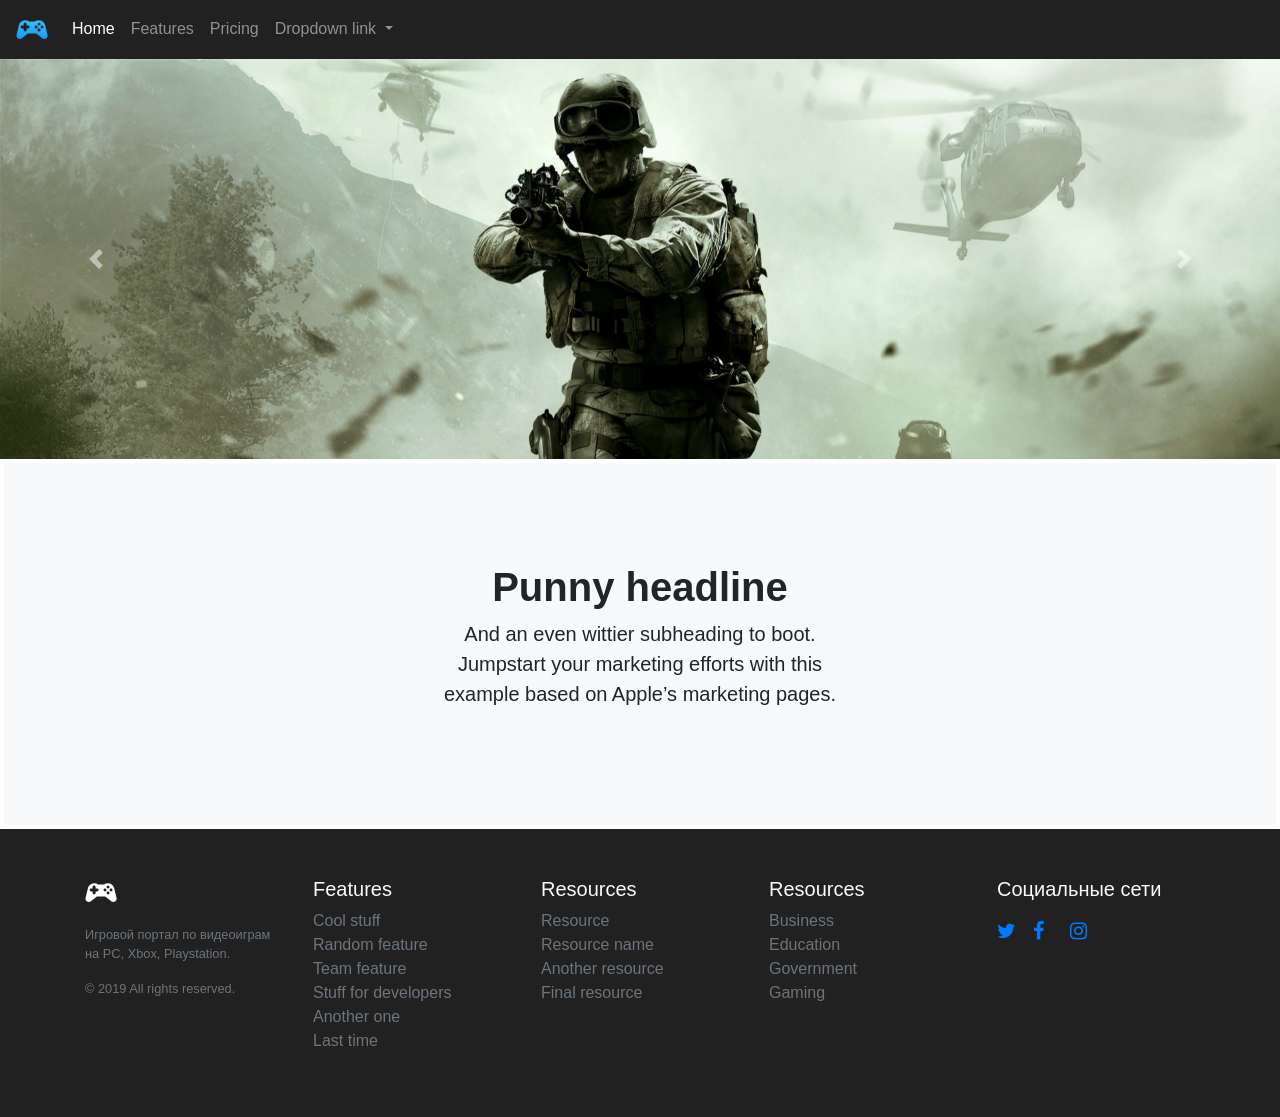
==== index.html @ ae320488 "website files" ====
<!DOCTYPE html>
<html lang="ru">
	<head>
		<meta charset="utf-8">
		<meta name="viewport" content="width=device-width, initial-scale=1, shrink-to-fit=no">
		<title>Добро пожаловать на портал игр</title>
		<link rel="stylesheet" href="https://stackpath.bootstrapcdn.com/bootstrap/4.4.1/css/bootstrap.min.css" integrity="sha384-Vkoo8x4CGsO3+Hhxv8T/Q5PaXtkKtu6ug5TOeNV6gBiFeWPGFN9MuhOf23Q9Ifjh" crossorigin="anonymous">
		<link rel="stylesheet" href="static/fonts/font-awesome-4.7.0/css/font-awesome.min.css">
		<link rel="stylesheet" href="static/css/style.css">
	</head>
	<body>
		<!-- начало меню -->
		<nav class="navbar navbar-expand-lg navbar-dark bg-dark">
		  <a class="navbar-brand" href="index.html">
		  	<img src="static/img/games_logo.svg" alt="Games portal logo">
		  </a>
		  <button class="navbar-toggler" type="button" data-toggle="collapse" data-target="#navbarNavDropdown" aria-controls="navbarNavDropdown" aria-expanded="false" aria-label="Toggle navigation">
		    <span class="navbar-toggler-icon"></span>
		  </button>
		  <div class="collapse navbar-collapse" id="navbarNavDropdown">
		    <ul class="navbar-nav">
		      <li class="nav-item active">
		        <a class="nav-link" href="#">Home <span class="sr-only">(current)</span></a>
		      </li>
		      <li class="nav-item">
		        <a class="nav-link" href="#">Features</a>
		      </li>
		      <li class="nav-item">
		        <a class="nav-link" href="#">Pricing</a>
		      </li>
		      <li class="nav-item dropdown">
		        <a class="nav-link dropdown-toggle" href="#" id="navbarDropdownMenuLink" role="button" data-toggle="dropdown" aria-haspopup="true" aria-expanded="false">
		          Dropdown link
		        </a>
		        <div class="dropdown-menu" aria-labelledby="navbarDropdownMenuLink">
		          <a class="dropdown-item" href="#">Action</a>
		          <a class="dropdown-item" href="#">Another action</a>
		          <a class="dropdown-item" href="#">Something else here</a>
		        </div>
		      </li>
		    </ul>
		  </div>
		</nav>
		<!-- конец меню -->

		<!-- начало карусели -->
		<div id="carouselExampleFade" class="carousel slide carousel-fade" data-ride="carousel">
		  <div class="carousel-inner">
		    <div class="carousel-item active">
		      <img src="static/bg/bg1.png" class="d-block w-100" alt="Call of Duty">
		    </div>
		    <div class="carousel-item">
		      <img src="static/bg/bg2.png" class="d-block w-100" alt="The Division">
		    </div>
		    <div class="carousel-item">
		      <img src="static/bg/bg3.png" class="d-block w-100" alt="Aphex Legends">
		    </div>
		  </div>
		  <a class="carousel-control-prev" href="#carouselExampleFade" role="button" data-slide="prev">
		    <span class="carousel-control-prev-icon" aria-hidden="true"></span>
		    <span class="sr-only">Previous</span>
		  </a>
		  <a class="carousel-control-next" href="#carouselExampleFade" role="button" data-slide="next">
		    <span class="carousel-control-next-icon" aria-hidden="true"></span>
		    <span class="sr-only">Next</span>
		  </a>
		</div>
		<!-- конец карусели -->

		<!-- начало основного контента -->
		<main>
			<div class="position-relative overflow-hidden p-1 p-md-1 m-md-1 text-center bg-light">
			  <div class="col-md-5 p-lg-5 mx-auto my-5">
			    <h1 class="font-weight-bold">Punny headline</h1>
			    <p class="lead font-weight-lighter">And an even wittier subheading to boot. Jumpstart your marketing efforts with this example based on Apple’s marketing pages.</p>
			  </div>
			  <div class="product-device shadow-sm d-none d-md-block"></div>
			  <div class="product-device product-device-2 shadow-sm d-none d-md-block"></div>
			</div>
			<!-- карты игр -->
		</main>
		<!-- конец основного контента -->

		<!-- начало футера -->
		<div class="text-light bg-dark">
			<footer class="container py-5">
			  <div class="row">
			    <div class="col-12 col-md">
			      <a href="index.html">
			      	<img src="static/img/games_logo_highlight.svg" alt="Games Portal footer logo" style="width: 32px;">
			      </a>
			      <p class="mt-3 small text-muted">Игровой портал по видеоиграм на PC, Xbox, Playstation.</p>
			      <small class="d-block mb-3 text-muted mb-4">&copy; 2019 All rights reserved.</small>
			    </div>
			    <div class="col-6 col-md">
			      <h5>Features</h5>
			      <ul class="list-unstyled text-small">
			        <li><a class="text-muted" href="#">Cool stuff</a></li>
			        <li><a class="text-muted" href="#">Random feature</a></li>
			        <li><a class="text-muted" href="#">Team feature</a></li>
			        <li><a class="text-muted" href="#">Stuff for developers</a></li>
			        <li><a class="text-muted" href="#">Another one</a></li>
			        <li><a class="text-muted" href="#">Last time</a></li>
			      </ul>
			    </div>
			    <div class="col-6 col-md">
			      <h5>Resources</h5>
			      <ul class="list-unstyled text-small">
			        <li><a class="text-muted" href="#">Resource</a></li>
			        <li><a class="text-muted" href="#">Resource name</a></li>
			        <li><a class="text-muted" href="#">Another resource</a></li>
			        <li><a class="text-muted" href="#">Final resource</a></li>
			      </ul>
			    </div>
			    <div class="col-6 col-md">
			      <h5>Resources</h5>
			      <ul class="list-unstyled text-small">
			        <li><a class="text-muted" href="#">Business</a></li>
			        <li><a class="text-muted" href="#">Education</a></li>
			        <li><a class="text-muted" href="#">Government</a></li>
			        <li><a class="text-muted" href="#">Gaming</a></li>
			      </ul>
			    </div>
			    <div class="col-6 col-md">
				    <h5>Социальные сети</h5>
				    <div class="socials">
				    	<a class="" href="#"><i class="fa fa-twitter"></i></a>
				      	<a class="" href="#"><i class="fa fa-facebook"></i></a>
				      	<a class="" href="#"><i class="fa fa-instagram"></i></a>
				  	</div>
				</div>
			  </div>
			</footer>
		</div>
		<!-- конец футера -->

		<script src="https://code.jquery.com/jquery-3.4.1.slim.min.js" integrity="sha384-J6qa4849blE2+poT4WnyKhv5vZF5SrPo0iEjwBvKU7imGFAV0wwj1yYfoRSJoZ+n" crossorigin="anonymous"></script>
		<script src="https://cdn.jsdelivr.net/npm/popper.js@1.16.0/dist/umd/popper.min.js" integrity="sha384-Q6E9RHvbIyZFJoft+2mJbHaEWldlvI9IOYy5n3zV9zzTtmI3UksdQRVvoxMfooAo" crossorigin="anonymous"></script>
		<script src="https://stackpath.bootstrapcdn.com/bootstrap/4.4.1/js/bootstrap.min.js" integrity="sha384-wfSDF2E50Y2D1uUdj0O3uMBJnjuUD4Ih7YwaYd1iqfktj0Uod8GCExl3Og8ifwB6" crossorigin="anonymous"></script>
	</body>
</html>
---- static/css/style.css ----
@media (min-width:768px) {
	.carousel-item {
		height: 400px;
	}
}

.bg-dark {
	background-color: #212121 !important;
}

.navbar-brand img {
	width: 32px;
	height: 32px;
}


.navbar-dark .navbar-toggler {
	border-color: transparent;
}
.navbar-dark .navbar-toggler-icon {
	background-image: url("data:image/svg+xml,%3csvg xmlns='http://www.w3.org/2000/svg' width='30' height='30' viewBox='0 0 30 30'%3e%3cpath stroke='rgba(255, 255, 255, 0.9)' stroke-linecap='round' stroke-miterlimit='10' stroke-width='2' d='M4 7h22M4 15h22M4 23h22'/%3e%3c/svg%3e");
}

.dropdown-menu {
	background-color: transparent;
	border: none;
}
.dropdown-item, .dropdown-item:link, .dropdown-item:visited {
	color: rgba(255,255,255,.5);
}
.dropdown-item:hover, .dropdown-item:active {
	color: #fff;
	background-color: transparent;
}

.socials {
	cursor: default;
	margin-top: 20px;
}
.socials a i {
	width: 32px;
	height: 32px;
	font-size: 20px;
}
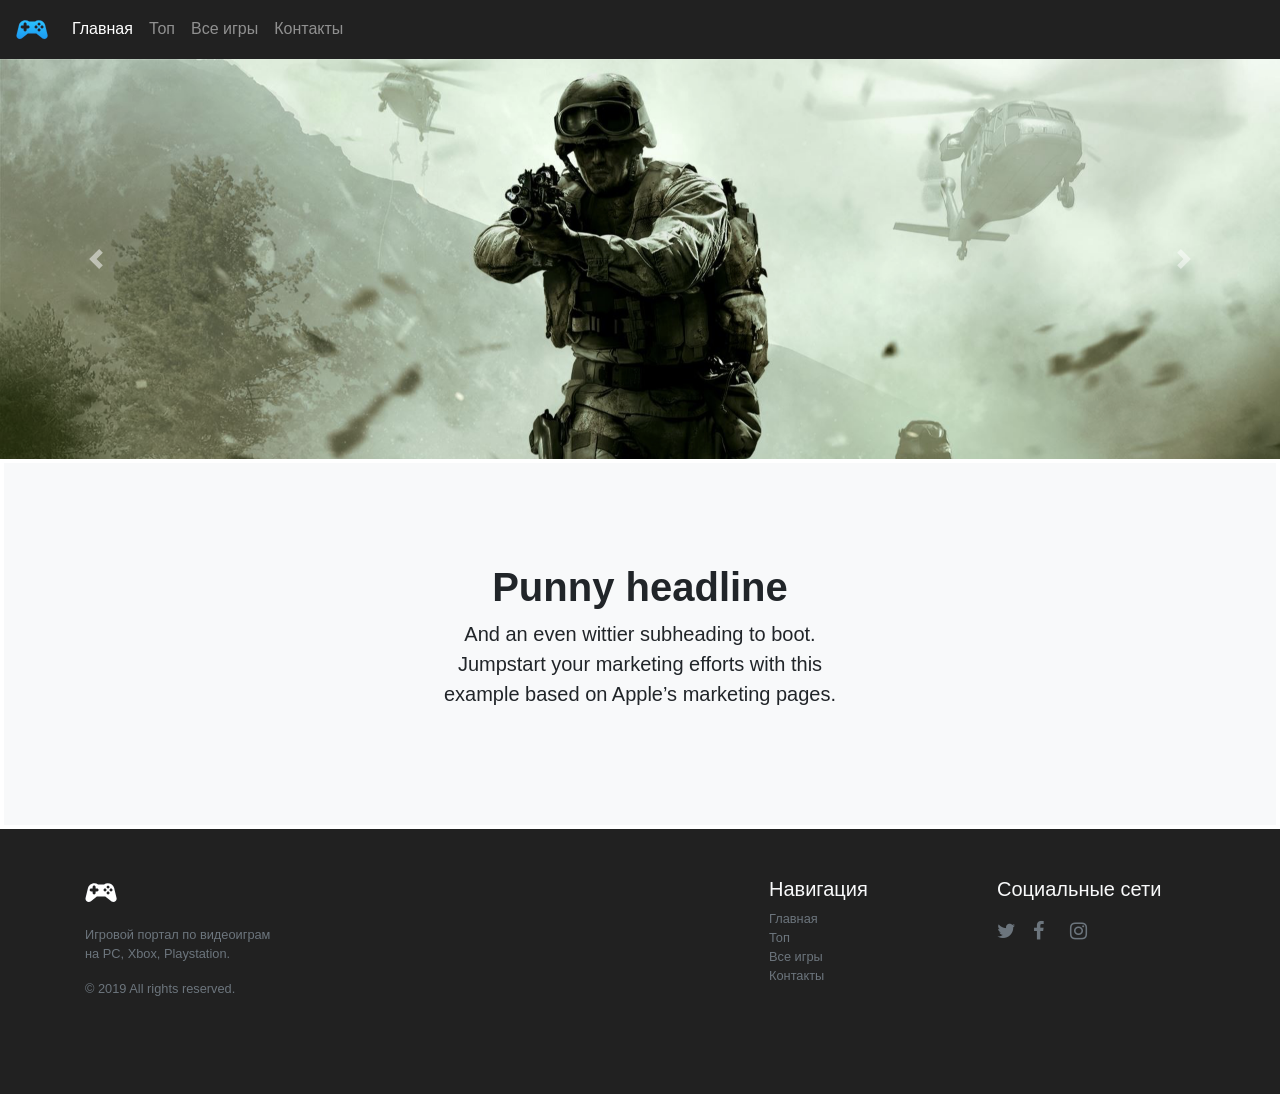
==== commit 9daadb04: "icons and navbar" ====
--- a/index.html
+++ b/index.html
@@ -7,6 +7,10 @@
 		<link rel="stylesheet" href="https://stackpath.bootstrapcdn.com/bootstrap/4.4.1/css/bootstrap.min.css" integrity="sha384-Vkoo8x4CGsO3+Hhxv8T/Q5PaXtkKtu6ug5TOeNV6gBiFeWPGFN9MuhOf23Q9Ifjh" crossorigin="anonymous">
 		<link rel="stylesheet" href="static/fonts/font-awesome-4.7.0/css/font-awesome.min.css">
 		<link rel="stylesheet" href="static/css/style.css">
+
+		<link rel="shortcut icon" href="static/img/favicon.ico" />
+		<link rel="shortcut icon" href="static/img/favicon.ico" type="image/x-icon" />
+		<link rel="shortcut icon" href="static/img/favicon.png" type="image/png" />
 	</head>
 	<body>
 		<!-- начало меню -->
@@ -15,20 +19,24 @@
 		  	<img src="static/img/games_logo.svg" alt="Games portal logo">
 		  </a>
 		  <button class="navbar-toggler" type="button" data-toggle="collapse" data-target="#navbarNavDropdown" aria-controls="navbarNavDropdown" aria-expanded="false" aria-label="Toggle navigation">
-		    <span class="navbar-toggler-icon"></span>
+		    <span id="nticon" class="navbar-toggler-icon"></span>
+		    <span id="clsicon"><i class="fa fa-close"></i></span>
 		  </button>
 		  <div class="collapse navbar-collapse" id="navbarNavDropdown">
 		    <ul class="navbar-nav">
 		      <li class="nav-item active">
-		        <a class="nav-link" href="#">Home <span class="sr-only">(current)</span></a>
+		        <a class="nav-link" href="index.html">Главная <span class="sr-only">(current)</span></a>
 		      </li>
 		      <li class="nav-item">
-		        <a class="nav-link" href="#">Features</a>
+		        <a class="nav-link" href="top.html">Топ</a>
 		      </li>
 		      <li class="nav-item">
-		        <a class="nav-link" href="#">Pricing</a>
+		        <a class="nav-link" href="gallery.html">Все игры</a>
 		      </li>
-		      <li class="nav-item dropdown">
+			  <li class="nav-item">
+		        <a class="nav-link" href="contact.html">Контакты</a>
+		      </li>
+		      <!-- <li class="nav-item dropdown">
 		        <a class="nav-link dropdown-toggle" href="#" id="navbarDropdownMenuLink" role="button" data-toggle="dropdown" aria-haspopup="true" aria-expanded="false">
 		          Dropdown link
 		        </a>
@@ -37,7 +45,7 @@
 		          <a class="dropdown-item" href="#">Another action</a>
 		          <a class="dropdown-item" href="#">Something else here</a>
 		        </div>
-		      </li>
+		      </li> -->
 		    </ul>
 		  </div>
 		</nav>
@@ -90,43 +98,29 @@
 			      	<img src="static/img/games_logo_highlight.svg" alt="Games Portal footer logo" style="width: 32px;">
 			      </a>
 			      <p class="mt-3 small text-muted">Игровой портал по видеоиграм на PC, Xbox, Playstation.</p>
-			      <small class="d-block mb-3 text-muted mb-4">&copy; 2019 All rights reserved.</small>
+			      <small class="d-block text-muted mb-5">&copy; 2019 All rights reserved.</small>
 			    </div>
 			    <div class="col-6 col-md">
-			      <h5>Features</h5>
-			      <ul class="list-unstyled text-small">
-			        <li><a class="text-muted" href="#">Cool stuff</a></li>
-			        <li><a class="text-muted" href="#">Random feature</a></li>
-			        <li><a class="text-muted" href="#">Team feature</a></li>
-			        <li><a class="text-muted" href="#">Stuff for developers</a></li>
-			        <li><a class="text-muted" href="#">Another one</a></li>
-			        <li><a class="text-muted" href="#">Last time</a></li>
-			      </ul>
+
 			    </div>
 			    <div class="col-6 col-md">
-			      <h5>Resources</h5>
+
+			    </div>
+			    <div class="col-6 col-md small">
+			      <h5>Навигация</h5>
 			      <ul class="list-unstyled text-small">
-			        <li><a class="text-muted" href="#">Resource</a></li>
-			        <li><a class="text-muted" href="#">Resource name</a></li>
-			        <li><a class="text-muted" href="#">Another resource</a></li>
-			        <li><a class="text-muted" href="#">Final resource</a></li>
-			      </ul>
-			    </div>
-			    <div class="col-6 col-md">
-			      <h5>Resources</h5>
-			      <ul class="list-unstyled text-small">
-			        <li><a class="text-muted" href="#">Business</a></li>
-			        <li><a class="text-muted" href="#">Education</a></li>
-			        <li><a class="text-muted" href="#">Government</a></li>
-			        <li><a class="text-muted" href="#">Gaming</a></li>
+			        <li><a class="text-muted" href="index.html">Главная</a></li>
+			        <li><a class="text-muted" href="top.html">Топ</a></li>
+			        <li><a class="text-muted" href="gallery.html">Все игры</a></li>
+			        <li><a class="text-muted" href="contact.html">Контакты</a></li>
 			      </ul>
 			    </div>
 			    <div class="col-6 col-md">
 				    <h5>Социальные сети</h5>
 				    <div class="socials">
-				    	<a class="" href="#"><i class="fa fa-twitter"></i></a>
-				      	<a class="" href="#"><i class="fa fa-facebook"></i></a>
-				      	<a class="" href="#"><i class="fa fa-instagram"></i></a>
+				    	<a class="text-muted" href="#"><i class="fa fa-twitter"></i></a>
+				      	<a class="text-muted" href="#"><i class="fa fa-facebook"></i></a>
+				      	<a class="text-muted" href="#"><i class="fa fa-instagram"></i></a>
 				  	</div>
 				</div>
 			  </div>
@@ -137,5 +131,6 @@
 		<script src="https://code.jquery.com/jquery-3.4.1.slim.min.js" integrity="sha384-J6qa4849blE2+poT4WnyKhv5vZF5SrPo0iEjwBvKU7imGFAV0wwj1yYfoRSJoZ+n" crossorigin="anonymous"></script>
 		<script src="https://cdn.jsdelivr.net/npm/popper.js@1.16.0/dist/umd/popper.min.js" integrity="sha384-Q6E9RHvbIyZFJoft+2mJbHaEWldlvI9IOYy5n3zV9zzTtmI3UksdQRVvoxMfooAo" crossorigin="anonymous"></script>
 		<script src="https://stackpath.bootstrapcdn.com/bootstrap/4.4.1/js/bootstrap.min.js" integrity="sha384-wfSDF2E50Y2D1uUdj0O3uMBJnjuUD4Ih7YwaYd1iqfktj0Uod8GCExl3Og8ifwB6" crossorigin="anonymous"></script>
+		<script src="static/js/games.js"></script>
 	</body>
 </html>
--- a/static/css/style.css
+++ b/static/css/style.css
@@ -42,3 +42,15 @@
 	height: 32px;
 	font-size: 20px;
 }
+
+
+#clsicon {
+	display: none;
+	height: 30px;
+	width: 30px;
+	overflow: hidden;
+}
+#clsicon i {
+	font-size: 28px;
+	color: white;
+}
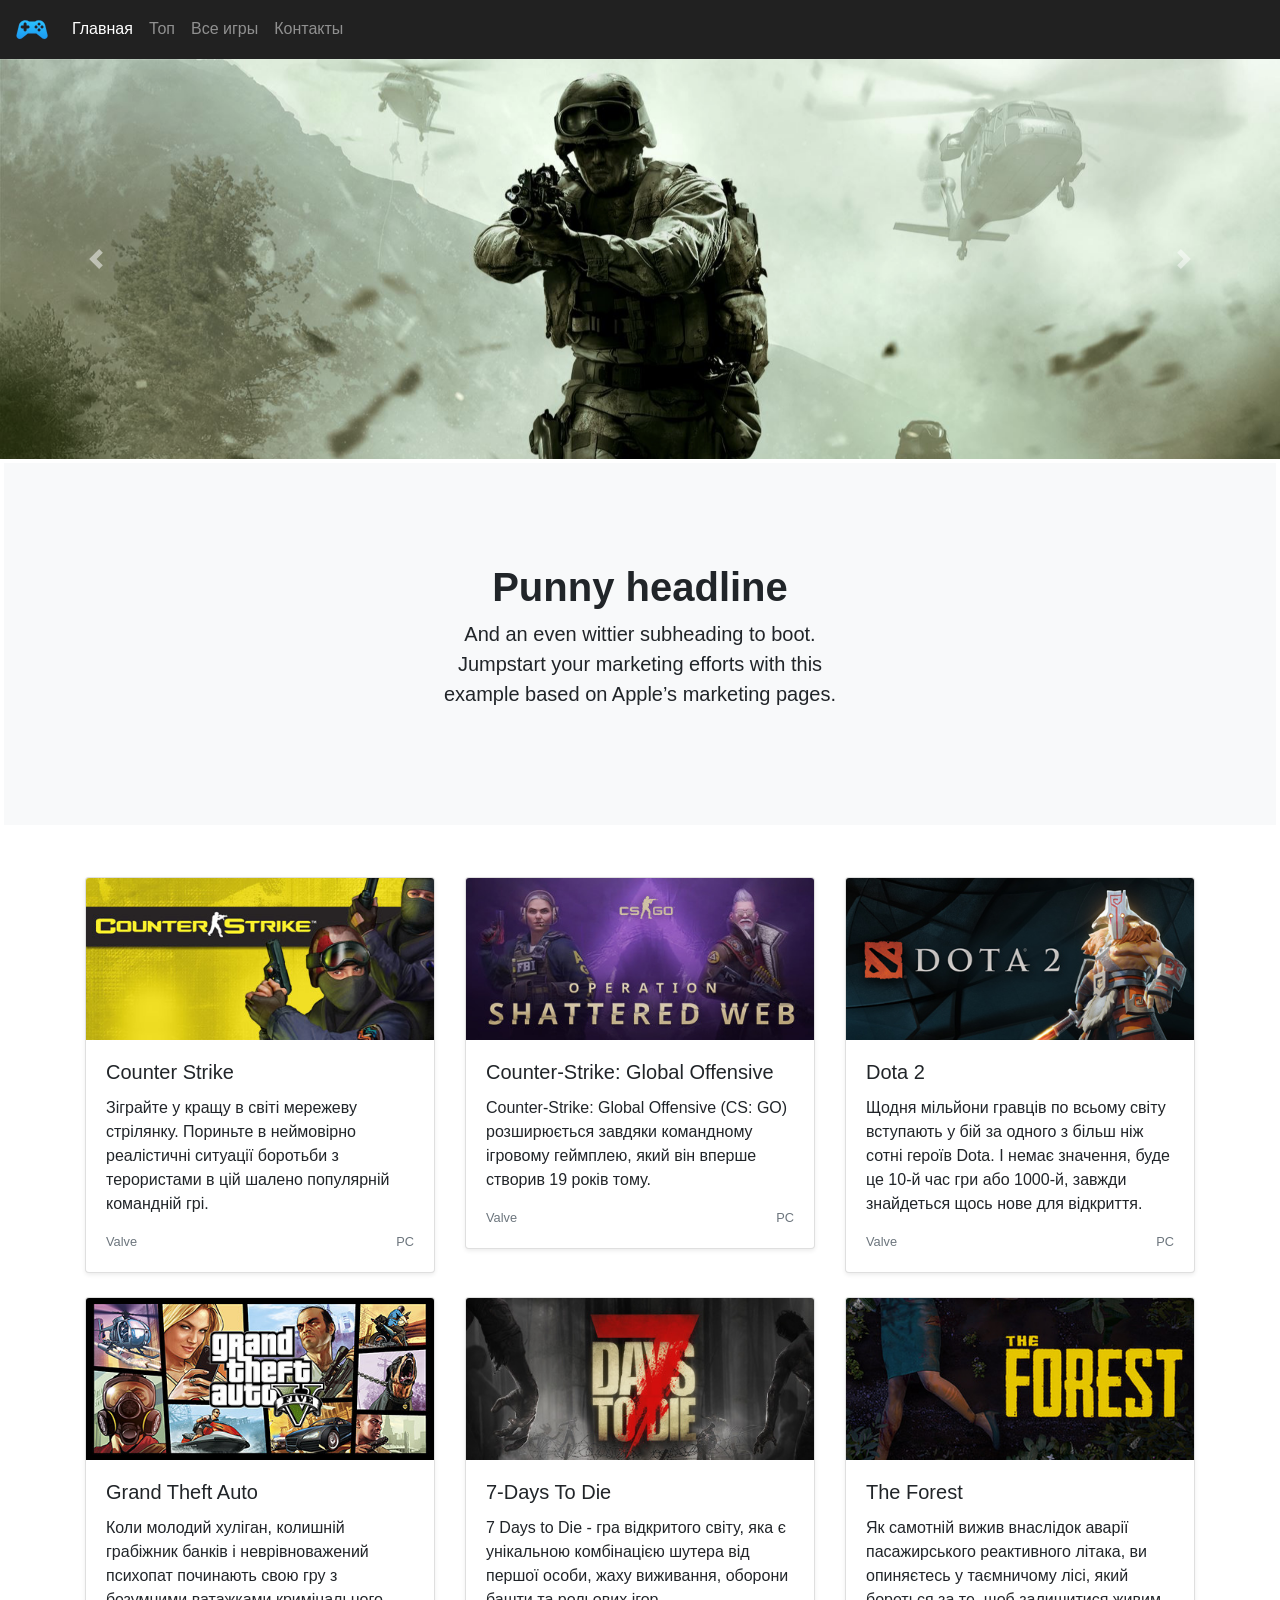
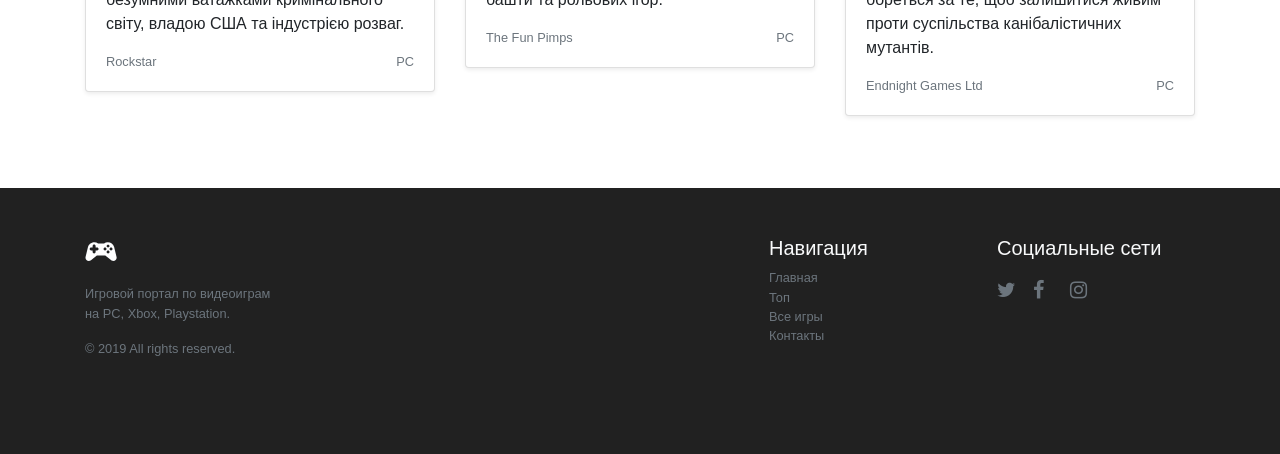
==== commit 61902bdf: "lesson #6" ====
--- a/index.html
+++ b/index.html
@@ -52,7 +52,7 @@
 		<!-- конец меню -->
 
 		<!-- начало карусели -->
-		<div id="carouselExampleFade" class="carousel slide carousel-fade" data-ride="carousel">
+		<div id="carouselExampleFade" class="carousel slide carousel-fade mb-6" data-ride="carousel">
 		  <div class="carousel-inner">
 		    <div class="carousel-item active">
 		      <img src="static/bg/bg1.png" class="d-block w-100" alt="Call of Duty">
@@ -61,7 +61,7 @@
 		      <img src="static/bg/bg2.png" class="d-block w-100" alt="The Division">
 		    </div>
 		    <div class="carousel-item">
-		      <img src="static/bg/bg3.png" class="d-block w-100" alt="Aphex Legends">
+		      <img src="static/bg/bg3.png" class="d-block w-100" alt="Apex Legends">
 		    </div>
 		  </div>
 		  <a class="carousel-control-prev" href="#carouselExampleFade" role="button" data-slide="prev">
@@ -86,6 +86,170 @@
 			  <div class="product-device product-device-2 shadow-sm d-none d-md-block"></div>
 			</div>
 			<!-- карты игр -->
+<div class="album py-5">
+    <div class="container">
+
+      <div class="row">
+        <div class="col-md-4">
+          <div class="card mb-4 shadow-sm">
+            <img src="static/img/thumbnails/counter-strike.jpg" alt="Counter-Strike Thumbnail" class="card-img-top">
+            <div class="card-body">
+            	<h5 class="card-title">Counter Strike</h5>
+              <p class="card-text">Зіграйте у кращу в світі мережеву стрілянку. Пориньте в неймовірно реалістичні ситуації боротьби з терористами в цій шалено популярній командній грі.</p>
+              <div class="d-flex justify-content-between align-items-center">
+                <!--<div class="btn-group">
+                  <button type="button" class="btn btn-sm btn-outline-secondary">View</button>
+                  <button type="button" class="btn btn-sm btn-outline-secondary">Edit</button>
+                </div>
+            -->
+                <small class="text-muted">Valve</small>
+                <small class="text-muted">PC</small>
+              </div>
+            </div>
+          </div>
+        </div>
+        <div class="col-md-4">
+          <div class="card mb-4 shadow-sm">
+            <img src="static/img/thumbnails/counter-strike-global-offensive.jpg" alt="Counter-Strike-Global-Offensive Thumbnail" class="card-img-top">
+            
+            <div class="card-body">
+            	<h5 class="card-title">Counter-Strike: Global Offensive</h5>
+            <p class="card-text">Counter-Strike: Global Offensive (CS: GO) розширюється завдяки командному ігровому геймплею, який він вперше створив 19 років тому.</p>
+              <div class="d-flex justify-content-between align-items-center">
+                <!--<div class="btn-group">
+                  <button type="button" class="btn btn-sm btn-outline-secondary">View</button>
+                  <button type="button" class="btn btn-sm btn-outline-secondary">Edit</button>
+                </div> -->
+                <small class="text-muted">Valve</small>
+                <small class="text-muted">PC</small>
+              </div>
+            </div>
+          </div>
+        </div>
+        <div class="col-md-4">
+          <div class="card mb-4 shadow-sm">
+            <img src="static/img/thumbnails/Dota-2.jpg" alt="Dota-2 Thumbnail" class="card-img-top">
+            <div class="card-body">
+            	<h5 class="card-title">Dota 2</h5>
+              <p class="card-text">Щодня мільйони гравців по всьому світу вступають у бій за одного з більш ніж сотні героїв Dota. І немає значення, буде це 10-й час гри або 1000-й, завжди знайдеться щось нове для відкриття.</p>
+              <div class="d-flex justify-content-between align-items-center">
+                <!--<div class="btn-group">
+                  <button type="button" class="btn btn-sm btn-outline-secondary">View</button>
+                  <button type="button" class="btn btn-sm btn-outline-secondary">Edit</button>
+                </div> -->
+                <small class="text-muted">Valve</small>
+                <small class="text-muted">PC</small>
+              </div>
+            </div>
+          </div>
+        </div>
+
+        <div class="col-md-4">
+          <div class="card mb-4 shadow-sm">
+            <img src="static/img/thumbnails/grand-theft-auto.jpg" alt="Grand-Theft-Auto Thumbnail" class="card-img-top">
+            <div class="card-body">
+            	<h5 class="card-title">Grand Theft Auto</h5>
+              <p class="card-text">Коли молодий хуліган, колишній грабіжник банків і неврівноважений психопат починають свою гру з безумними ватажками кримінального світу, владою США та індустрією розваг.</p>
+              <div class="d-flex justify-content-between align-items-center">
+                <!--<div class="btn-group">
+                  <button type="button" class="btn btn-sm btn-outline-secondary">View</button>
+                  <button type="button" class="btn btn-sm btn-outline-secondary">Edit</button>
+                </div> -->
+                <small class="text-muted">Rockstar</small>
+                <small class="text-muted">PC</small>
+              </div>
+            </div>
+          </div>
+        </div>
+        <div class="col-md-4">
+          <div class="card mb-4 shadow-sm">
+            <img src="static/img/thumbnails/7-days-to-die.jpg" alt="7-Days-To-Die Thumbnail" class="card-img-top">
+            <div class="card-body">
+            	<h5 class="card-title">7-Days To Die</h5>
+              <p class="card-text">7 Days to Die - гра відкритого світу, яка є унікальною комбінацією шутера від першої особи, жаху виживання, оборони башти та рольових ігор.</p>
+              <div class="d-flex justify-content-between align-items-center">
+               <!-- <div class="btn-group">
+                  <button type="button" class="btn btn-sm btn-outline-secondary">View</button>
+                  <button type="button" class="btn btn-sm btn-outline-secondary">Edit</button>
+                </div> -->
+                <small class="text-muted">The Fun Pimps</small>
+                <small class="text-muted">PC</small>
+              </div>
+            </div>
+          </div>
+        </div>
+        <div class="col-md-4">
+          <div class="card mb-4 shadow-sm">
+            <img src="static/img/thumbnails/the-forest.jpg" alt="The-Forest Thumbnail" class="card-img-top">
+            <div class="card-body">
+            	<h5 class="card-title">The Forest</h5>
+              <p class="card-text">Як самотній вижив внаслідок аварії пасажирського реактивного літака, ви опиняєтесь у таємничому лісі, який бореться за те, щоб залишитися живим проти суспільства канібалістичних мутантів.</p>
+              <div class="d-flex justify-content-between align-items-center">
+                <!--<div class="btn-group">
+                  <button type="button" class="btn btn-sm btn-outline-secondary">View</button>
+                  <button type="button" class="btn btn-sm btn-outline-secondary">Edit</button>
+                </div> -->
+                <small class="text-muted">Endnight Games Ltd</small>
+                <small class="text-muted">PC</small>
+              </div>
+            </div>
+          </div>
+        </div>
+
+        <!--<div class="col-md-4">
+          <div class="card mb-4 shadow-sm">
+            <img src="static/img/thumbnails"  alt="" class="card-img-top">
+            <div class="card-body">
+            	<h5 class="card-title">Card title</h5>
+              <p class="card-text">This is a wider card with supporting text below as a natural lead-in to additional content. This content is a little bit longer.</p>
+              <div class="d-flex justify-content-between align-items-center">
+                <div class="btn-group">
+                  <button type="button" class="btn btn-sm btn-outline-secondary">View</button>
+                  <button type="button" class="btn btn-sm btn-outline-secondary">Edit</button>
+                </div>
+                <small class="text-muted">Valve</small>
+                <small class="text-muted">PC</small>
+              </div>
+            </div>
+          </div>
+        </div>
+        <div class="col-md-4">
+          <div class="card mb-4 shadow-sm">
+            <img src="static/img/thumbnails"  alt="" class="card-img-top">
+            <div class="card-body">
+            	<h5 class="card-title">Card title</h5>
+              <p class="card-text">This is a wider card with supporting text below as a natural lead-in to additional content. This content is a little bit longer.</p>
+              <div class="d-flex justify-content-between align-items-center">
+                <div class="btn-group">
+                  <button type="button" class="btn btn-sm btn-outline-secondary">View</button>
+                  <button type="button" class="btn btn-sm btn-outline-secondary">Edit</button>
+                </div>
+                <small class="text-muted">Valve</small>
+                <small class="text-muted">PC</small>
+              </div>
+            </div>
+          </div>
+        </div>
+        <div class="col-md-4">
+          <div class="card mb-4 shadow-sm">
+            <img src="static/img/thumbnails"  alt="" class="card-img-top">
+            <div class="card-body">
+            	<h5 class="card-title">Card title</h5>
+              <p class="card-text">This is a wider card with supporting text below as a natural lead-in to additional content. This content is a little bit longer.</p>
+              <div class="d-flex justify-content-between align-items-center">
+                <div class="btn-group">
+                  <button type="button" class="btn btn-sm btn-outline-secondary">View</button>
+                  <button type="button" class="btn btn-sm btn-outline-secondary">Edit</button>
+                </div>
+                <small class="text-muted">Valve</small>
+                <small class="text-muted">PC</small>
+              </div>
+            </div>
+          </div>
+        </div> -->
+      </div> 
+    </div> 
+  </div>
 		</main>
 		<!-- конец основного контента -->
 
@@ -94,7 +258,7 @@
 			<footer class="container py-5">
 			  <div class="row">
 			    <div class="col-12 col-md">
-			      <a href="index.html">
+			      <a href="index.html" id="footer_logo">
 			      	<img src="static/img/games_logo_highlight.svg" alt="Games Portal footer logo" style="width: 32px;">
 			      </a>
 			      <p class="mt-3 small text-muted">Игровой портал по видеоиграм на PC, Xbox, Playstation.</p>
--- a/static/css/style.css
+++ b/static/css/style.css
@@ -54,3 +54,12 @@
 	font-size: 28px;
 	color: white;
 }
+
+
+/*
+	Thumbnail sizes:;
+		508x225
+		208x225
+		288x225
+		348x225
+*/
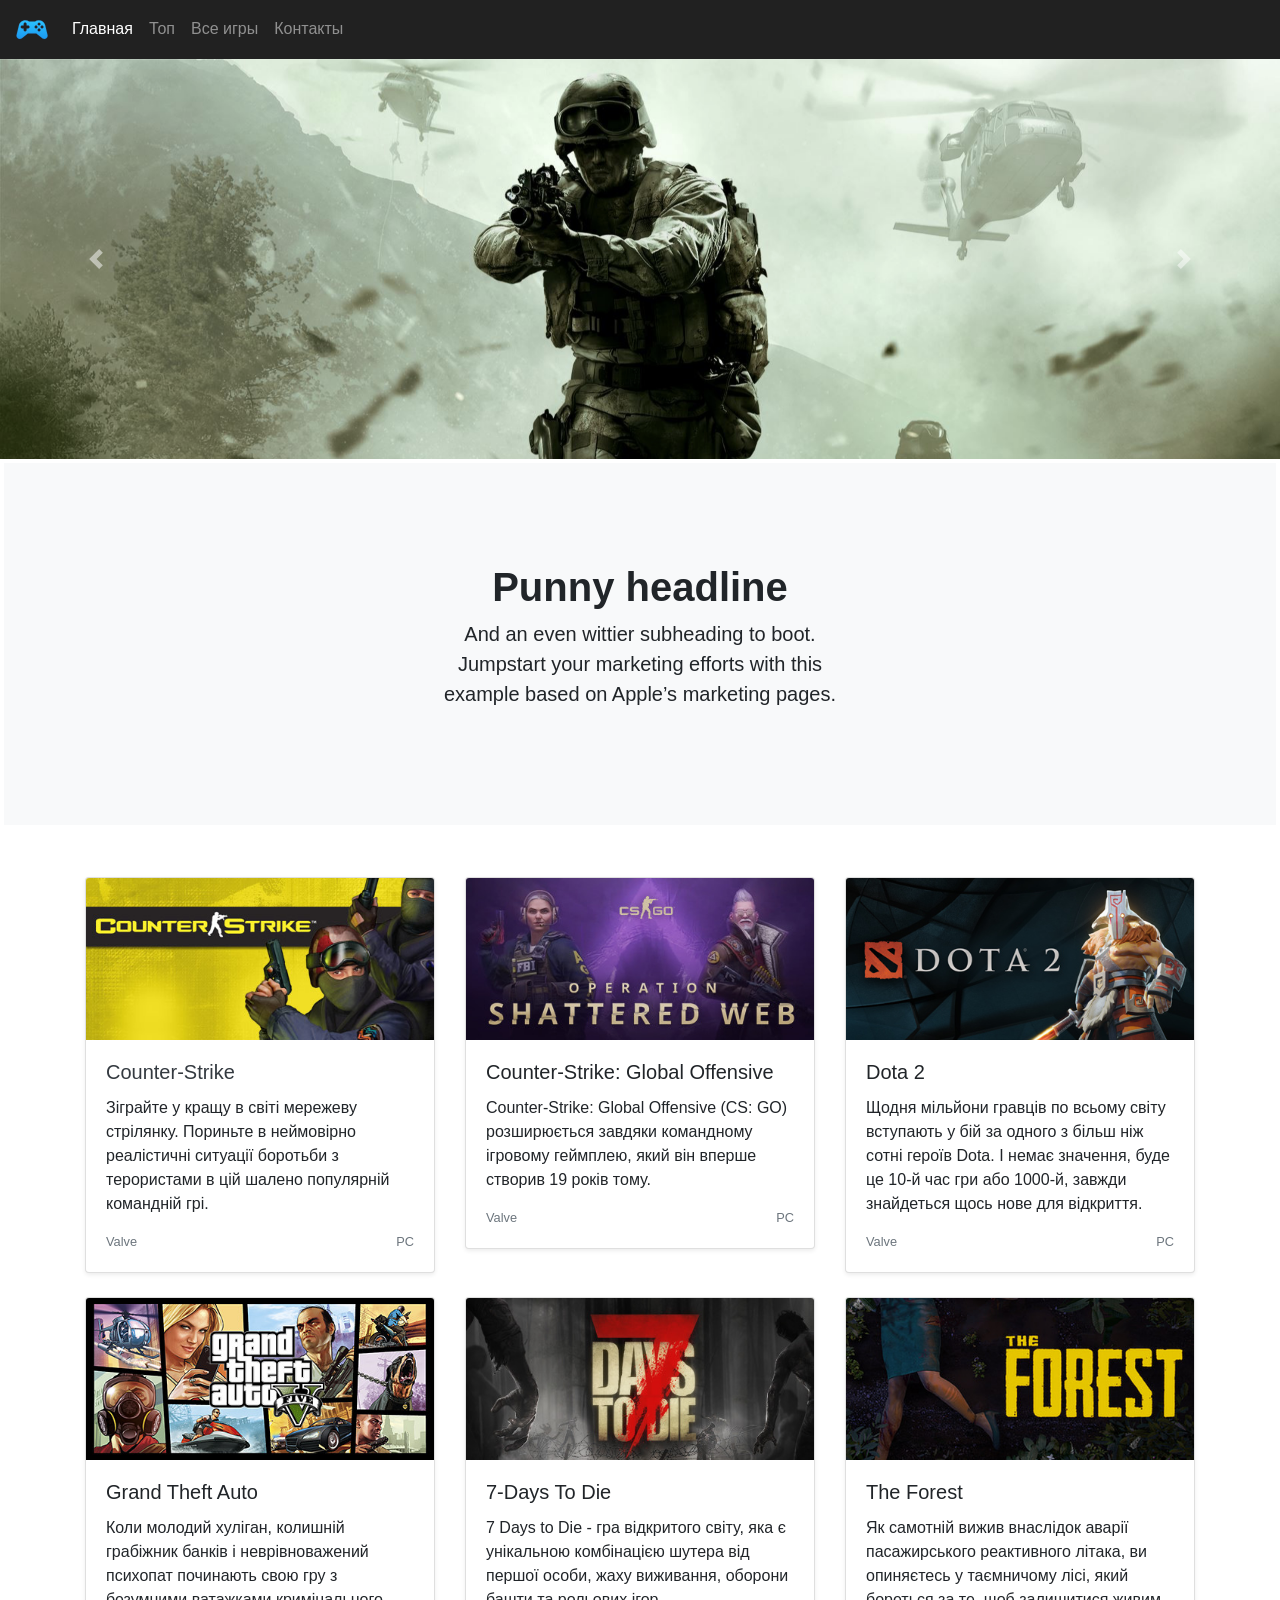
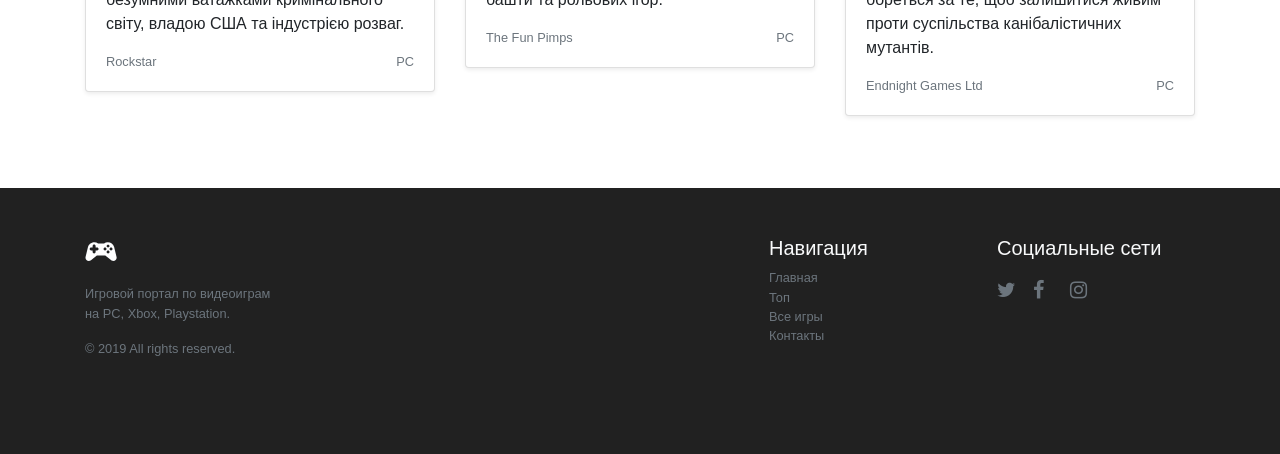
==== commit bc7553b4: "counter strike page" ====
--- a/index.html
+++ b/index.html
@@ -92,9 +92,13 @@
       <div class="row">
         <div class="col-md-4">
           <div class="card mb-4 shadow-sm">
-            <img src="static/img/thumbnails/counter-strike.jpg" alt="Counter-Strike Thumbnail" class="card-img-top">
-            <div class="card-body">
-            	<h5 class="card-title">Counter Strike</h5>
+            <a href="valve/counter-strike.html">
+            	<img src="static/img/thumbnails/counter-strike.jpg" alt="Counter-Strike Thumbnail" class="card-img-top">
+            </a>
+            <div class="card-body">
+	            <a href="valve/counter-strike.html" class="text-dark">
+	            	<h5 class="card-title">Counter-Strike</h5>
+	            </a>
               <p class="card-text">Зіграйте у кращу в світі мережеву стрілянку. Пориньте в неймовірно реалістичні ситуації боротьби з терористами в цій шалено популярній командній грі.</p>
               <div class="d-flex justify-content-between align-items-center">
                 <!--<div class="btn-group">
@@ -128,7 +132,9 @@
         </div>
         <div class="col-md-4">
           <div class="card mb-4 shadow-sm">
-            <img src="static/img/thumbnails/Dota-2.jpg" alt="Dota-2 Thumbnail" class="card-img-top">
+            <a href="valve/dota-2.html">
+            	<img src="static/img/thumbnails/Dota-2.jpg" alt="Dota-2 Thumbnail" class="card-img-top">
+            </a>
             <div class="card-body">
             	<h5 class="card-title">Dota 2</h5>
               <p class="card-text">Щодня мільйони гравців по всьому світу вступають у бій за одного з більш ніж сотні героїв Dota. І немає значення, буде це 10-й час гри або 1000-й, завжди знайдеться щось нове для відкриття.</p>
@@ -292,7 +298,7 @@
 		</div>
 		<!-- конец футера -->
 
-		<script src="https://code.jquery.com/jquery-3.4.1.slim.min.js" integrity="sha384-J6qa4849blE2+poT4WnyKhv5vZF5SrPo0iEjwBvKU7imGFAV0wwj1yYfoRSJoZ+n" crossorigin="anonymous"></script>
+		<script src="https://code.jquery.com/jquery-3.4.1.min.js"></script>
 		<script src="https://cdn.jsdelivr.net/npm/popper.js@1.16.0/dist/umd/popper.min.js" integrity="sha384-Q6E9RHvbIyZFJoft+2mJbHaEWldlvI9IOYy5n3zV9zzTtmI3UksdQRVvoxMfooAo" crossorigin="anonymous"></script>
 		<script src="https://stackpath.bootstrapcdn.com/bootstrap/4.4.1/js/bootstrap.min.js" integrity="sha384-wfSDF2E50Y2D1uUdj0O3uMBJnjuUD4Ih7YwaYd1iqfktj0Uod8GCExl3Og8ifwB6" crossorigin="anonymous"></script>
 		<script src="static/js/games.js"></script>
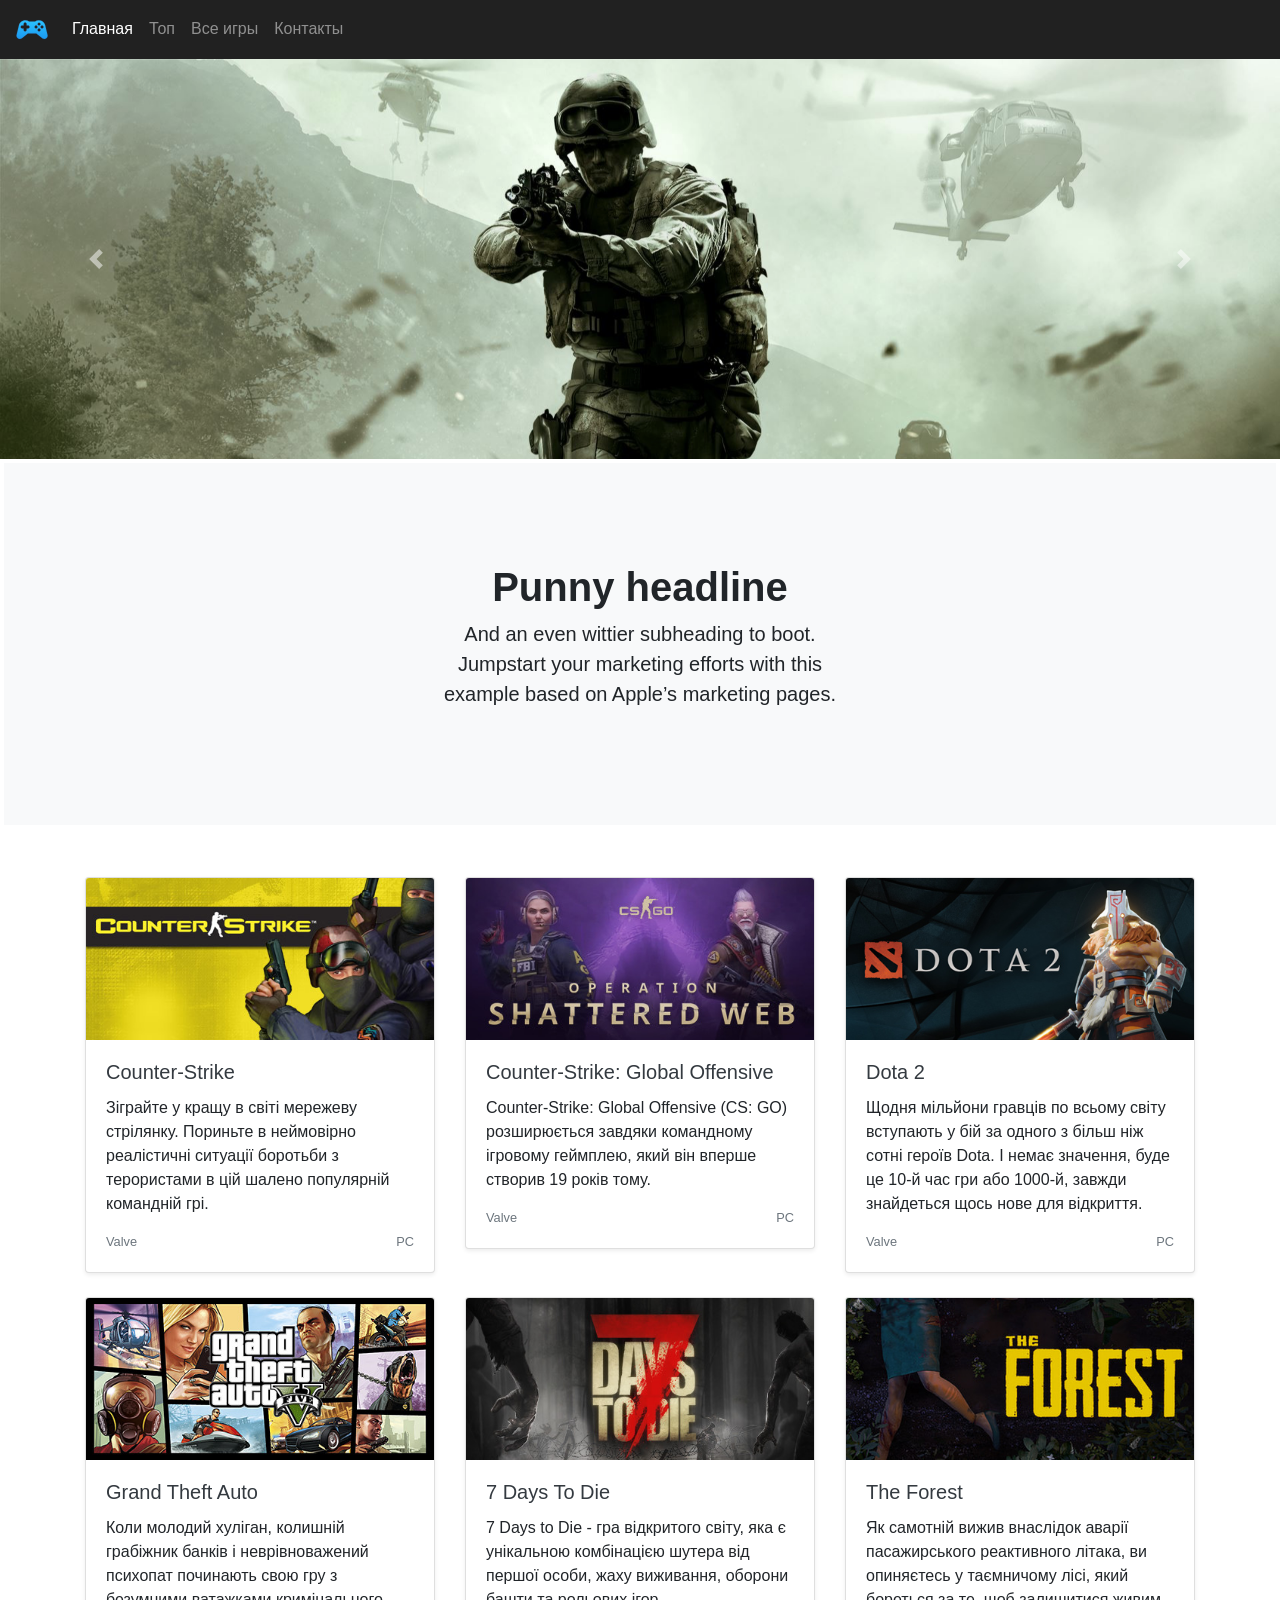
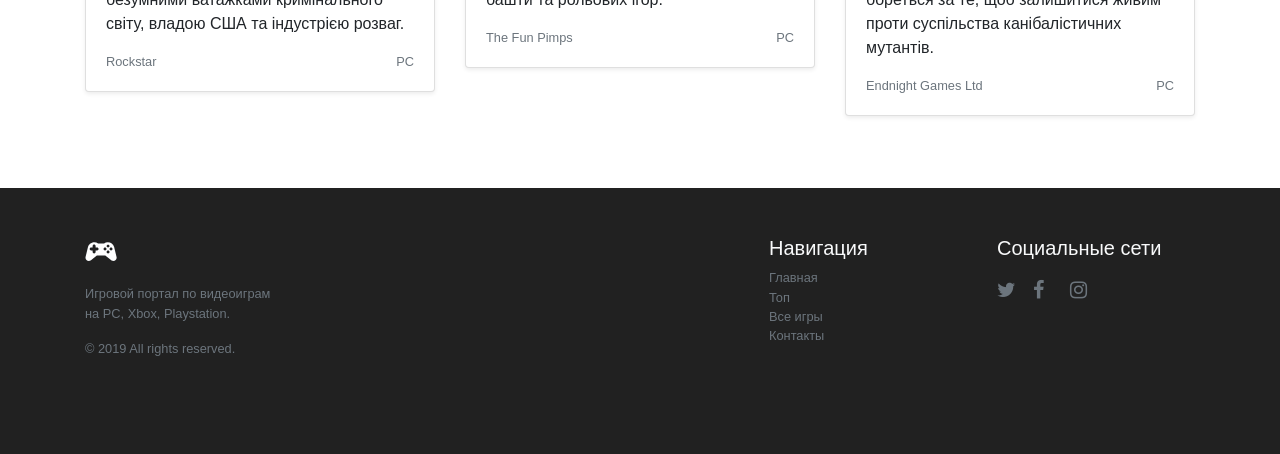
==== commit 211998a6: "lesson #7 games in cards" ====
--- a/index.html
+++ b/index.html
@@ -86,6 +86,7 @@
 			  <div class="product-device product-device-2 shadow-sm d-none d-md-block"></div>
 			</div>
 			<!-- карты игр -->
+
 <div class="album py-5">
     <div class="container">
 
@@ -93,12 +94,12 @@
         <div class="col-md-4">
           <div class="card mb-4 shadow-sm">
             <a href="valve/counter-strike.html">
-            	<img src="static/img/thumbnails/counter-strike.jpg" alt="Counter-Strike Thumbnail" class="card-img-top">
-            </a>
-            <div class="card-body">
-	            <a href="valve/counter-strike.html" class="text-dark">
-	            	<h5 class="card-title">Counter-Strike</h5>
-	            </a>
+              <img src="static/img/thumbnails/counter-strike.jpg" alt="Counter-Strike Thumbnail" class="card-img-top">
+            </a>
+            <div class="card-body">
+              <a href="valve/counter-strike.html" class="text-dark">
+                <h5 class="card-title">Counter-Strike</h5>
+              </a>
               <p class="card-text">Зіграйте у кращу в світі мережеву стрілянку. Пориньте в неймовірно реалістичні ситуації боротьби з терористами в цій шалено популярній командній грі.</p>
               <div class="d-flex justify-content-between align-items-center">
                 <!--<div class="btn-group">
@@ -114,10 +115,14 @@
         </div>
         <div class="col-md-4">
           <div class="card mb-4 shadow-sm">
+            <a href="valve/counter-strike-global-offensive.html">
             <img src="static/img/thumbnails/counter-strike-global-offensive.jpg" alt="Counter-Strike-Global-Offensive Thumbnail" class="card-img-top">
+          </a>
             
             <div class="card-body">
-            	<h5 class="card-title">Counter-Strike: Global Offensive</h5>
+              <a href="valve/counter-strike-global-offensive.html" class="text-dark">
+              <h5 class="card-title">Counter-Strike: Global Offensive</h5>
+            </a>
             <p class="card-text">Counter-Strike: Global Offensive (CS: GO) розширюється завдяки командному ігровому геймплею, який він вперше створив 19 років тому.</p>
               <div class="d-flex justify-content-between align-items-center">
                 <!--<div class="btn-group">
@@ -133,10 +138,12 @@
         <div class="col-md-4">
           <div class="card mb-4 shadow-sm">
             <a href="valve/dota-2.html">
-            	<img src="static/img/thumbnails/Dota-2.jpg" alt="Dota-2 Thumbnail" class="card-img-top">
-            </a>
-            <div class="card-body">
-            	<h5 class="card-title">Dota 2</h5>
+              <img src="static/img/thumbnails/Dota-2.jpg" alt="Dota-2 Thumbnail" class="card-img-top">
+            </a>
+            <div class="card-body">
+              <a href="valve/dota-2.html" class="text-dark">
+              <h5 class="card-title">Dota 2</h5>
+            </a>
               <p class="card-text">Щодня мільйони гравців по всьому світу вступають у бій за одного з більш ніж сотні героїв Dota. І немає значення, буде це 10-й час гри або 1000-й, завжди знайдеться щось нове для відкриття.</p>
               <div class="d-flex justify-content-between align-items-center">
                 <!--<div class="btn-group">
@@ -152,9 +159,12 @@
 
         <div class="col-md-4">
           <div class="card mb-4 shadow-sm">
+            <a href="rockstar/grand-theft-auto.html">
             <img src="static/img/thumbnails/grand-theft-auto.jpg" alt="Grand-Theft-Auto Thumbnail" class="card-img-top">
             <div class="card-body">
-            	<h5 class="card-title">Grand Theft Auto</h5>
+              <a href="rockstar/grand-theft-auto.html" class="text-dark">
+              <h5 class="card-title">Grand Theft Auto</h5>
+            </a>
               <p class="card-text">Коли молодий хуліган, колишній грабіжник банків і неврівноважений психопат починають свою гру з безумними ватажками кримінального світу, владою США та індустрією розваг.</p>
               <div class="d-flex justify-content-between align-items-center">
                 <!--<div class="btn-group">
@@ -169,9 +179,13 @@
         </div>
         <div class="col-md-4">
           <div class="card mb-4 shadow-sm">
+            <a href="the-fun-pimps/7-days-to-die.html">
             <img src="static/img/thumbnails/7-days-to-die.jpg" alt="7-Days-To-Die Thumbnail" class="card-img-top">
-            <div class="card-body">
-            	<h5 class="card-title">7-Days To Die</h5>
+          </a>
+            <div class="card-body">
+              <a href="the-fun-pimps/7-days-to-die.html" class="text-dark">
+              <h5 class="card-title">7 Days To Die</h5>
+            </a>
               <p class="card-text">7 Days to Die - гра відкритого світу, яка є унікальною комбінацією шутера від першої особи, жаху виживання, оборони башти та рольових ігор.</p>
               <div class="d-flex justify-content-between align-items-center">
                <!-- <div class="btn-group">
@@ -186,9 +200,13 @@
         </div>
         <div class="col-md-4">
           <div class="card mb-4 shadow-sm">
+            <a href="endnight-games-ltd/the-forest.html">
             <img src="static/img/thumbnails/the-forest.jpg" alt="The-Forest Thumbnail" class="card-img-top">
-            <div class="card-body">
-            	<h5 class="card-title">The Forest</h5>
+          </a>
+            <div class="card-body">
+              <a href="endnight-games-ltd/the-forest.html" class="text-dark">
+              <h5 class="card-title">The Forest</h5>
+            </a>
               <p class="card-text">Як самотній вижив внаслідок аварії пасажирського реактивного літака, ви опиняєтесь у таємничому лісі, який бореться за те, щоб залишитися живим проти суспільства канібалістичних мутантів.</p>
               <div class="d-flex justify-content-between align-items-center">
                 <!--<div class="btn-group">
@@ -206,7 +224,7 @@
           <div class="card mb-4 shadow-sm">
             <img src="static/img/thumbnails"  alt="" class="card-img-top">
             <div class="card-body">
-            	<h5 class="card-title">Card title</h5>
+              <h5 class="card-title">Card title</h5>
               <p class="card-text">This is a wider card with supporting text below as a natural lead-in to additional content. This content is a little bit longer.</p>
               <div class="d-flex justify-content-between align-items-center">
                 <div class="btn-group">
@@ -223,7 +241,7 @@
           <div class="card mb-4 shadow-sm">
             <img src="static/img/thumbnails"  alt="" class="card-img-top">
             <div class="card-body">
-            	<h5 class="card-title">Card title</h5>
+              <h5 class="card-title">Card title</h5>
               <p class="card-text">This is a wider card with supporting text below as a natural lead-in to additional content. This content is a little bit longer.</p>
               <div class="d-flex justify-content-between align-items-center">
                 <div class="btn-group">
@@ -240,7 +258,7 @@
           <div class="card mb-4 shadow-sm">
             <img src="static/img/thumbnails"  alt="" class="card-img-top">
             <div class="card-body">
-            	<h5 class="card-title">Card title</h5>
+              <h5 class="card-title">Card title</h5>
               <p class="card-text">This is a wider card with supporting text below as a natural lead-in to additional content. This content is a little bit longer.</p>
               <div class="d-flex justify-content-between align-items-center">
                 <div class="btn-group">
@@ -256,6 +274,7 @@
       </div> 
     </div> 
   </div>
+
 		</main>
 		<!-- конец основного контента -->
 
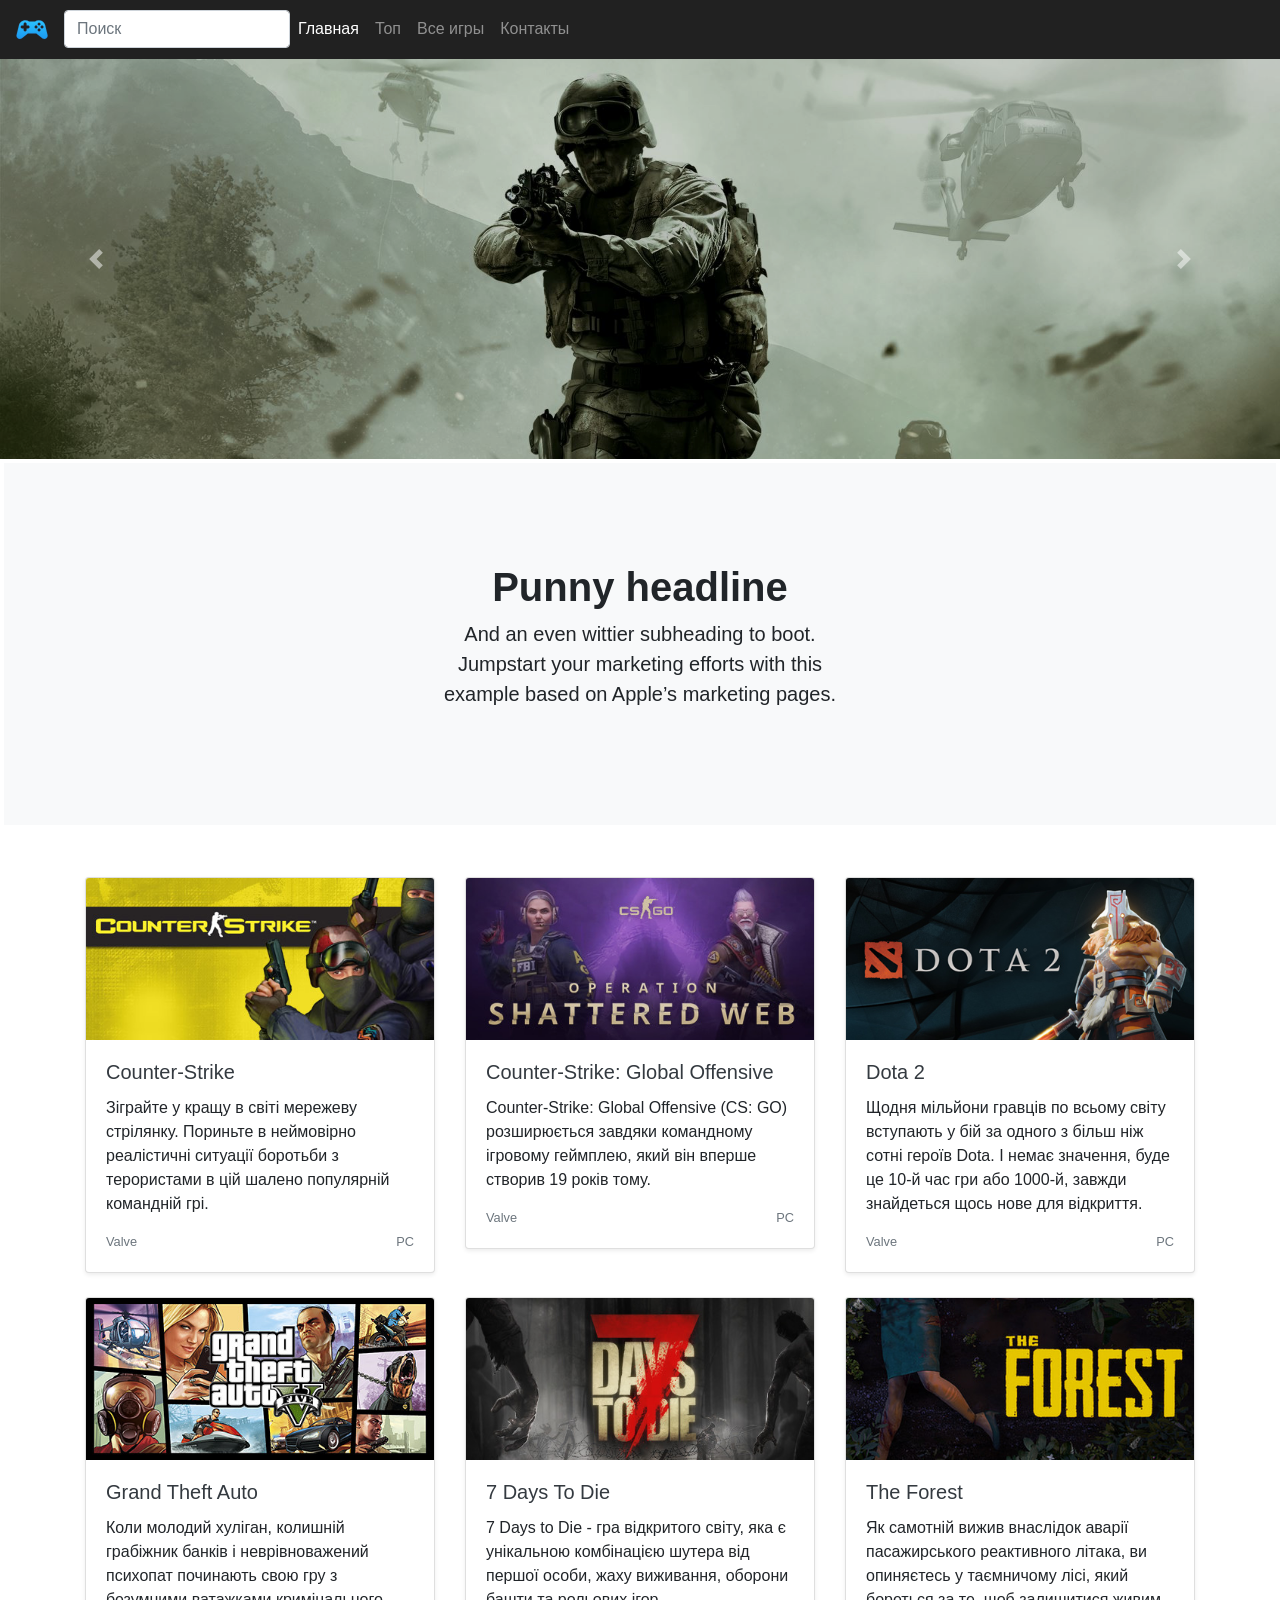
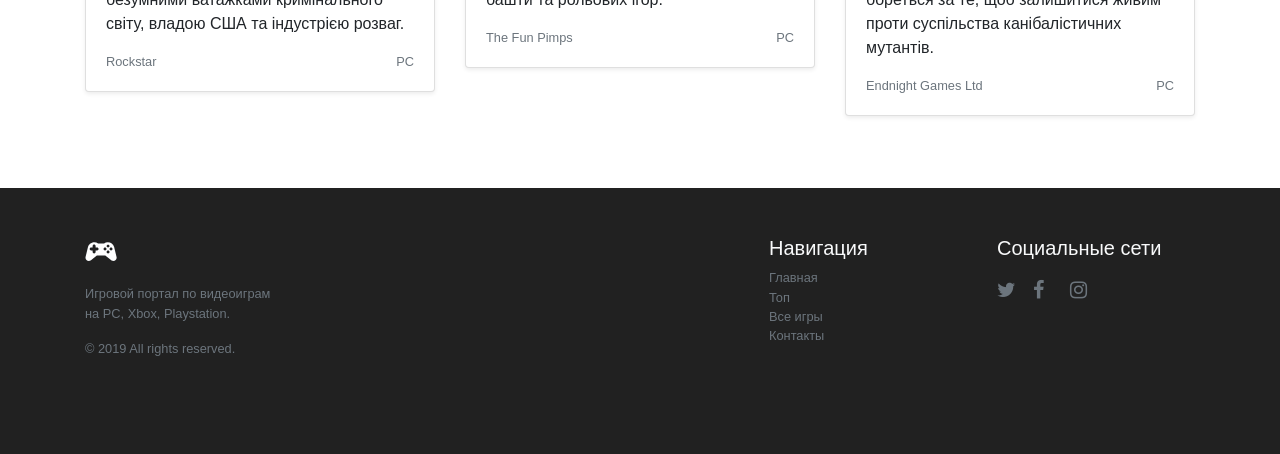
==== commit 632f0fbe: "search update" ====
--- a/index.html
+++ b/index.html
@@ -23,6 +23,13 @@
 		    <span id="clsicon"><i class="fa fa-close"></i></span>
 		  </button>
 		  <div class="collapse navbar-collapse" id="navbarNavDropdown">
+        <!-- <div id="the-basics">
+          <input class="typeahead form-control" type="text" placeholder="Поиск">
+        </div> -->
+        <div id="custom-templates">
+          <input class="typeahead form-control" type="text" placeholder="Поиск">
+        </div>
+
 		    <ul class="navbar-nav">
 		      <li class="nav-item active">
 		        <a class="nav-link" href="index.html">Главная <span class="sr-only">(current)</span></a>
@@ -36,6 +43,7 @@
 			  <li class="nav-item">
 		        <a class="nav-link" href="contact.html">Контакты</a>
 		      </li>
+
 		      <!-- <li class="nav-item dropdown">
 		        <a class="nav-link dropdown-toggle" href="#" id="navbarDropdownMenuLink" role="button" data-toggle="dropdown" aria-haspopup="true" aria-expanded="false">
 		          Dropdown link
@@ -320,6 +328,8 @@
 		<script src="https://code.jquery.com/jquery-3.4.1.min.js"></script>
 		<script src="https://cdn.jsdelivr.net/npm/popper.js@1.16.0/dist/umd/popper.min.js" integrity="sha384-Q6E9RHvbIyZFJoft+2mJbHaEWldlvI9IOYy5n3zV9zzTtmI3UksdQRVvoxMfooAo" crossorigin="anonymous"></script>
 		<script src="https://stackpath.bootstrapcdn.com/bootstrap/4.4.1/js/bootstrap.min.js" integrity="sha384-wfSDF2E50Y2D1uUdj0O3uMBJnjuUD4Ih7YwaYd1iqfktj0Uod8GCExl3Og8ifwB6" crossorigin="anonymous"></script>
+    <script src="static/js/handlebars.min-v4.5.3.js"></script>
+    <script src="static/js/typeahead.bundle.min.js"></script>
 		<script src="static/js/games.js"></script>
 	</body>
 </html>
--- a/static/css/style.css
+++ b/static/css/style.css
@@ -2,6 +2,27 @@
 	.carousel-item {
 		height: 400px;
 	}
+}
+@media (max-width:768px) {
+	.carousel-item {
+		height: 280px;
+	}
+	.carousel-item img {
+		min-height: 280px;
+	}
+	.carousel-caption h1 {
+		font-size: 24px;
+	}
+	.carousel-caption p {
+		font-size: 12px;
+	}
+}
+
+.carousel-item {
+	background: #000000;
+}
+.carousel-item img {
+	opacity: .8;
 }
 
 .bg-dark {
@@ -55,6 +76,16 @@
 	color: white;
 }
 
+h1#header_title {
+	font-size: 99px;
+}
+
+.pswp__caption__center {text-align: center;}
+figure {
+  display: inline-block;
+  width: 33.333%;
+  float: left;
+}
 
 /*
 	Thumbnail sizes:;
@@ -62,4 +93,64 @@
 		208x225
 		288x225
 		348x225
-*/+*/
+
+
+span.twitter-typeahead .tt-menu {
+  cursor: pointer;
+}
+
+.dropdown-menu, span.twitter-typeahead .tt-menu {
+  position: absolute;
+  top: 100%;
+  left: 0;
+  z-index: 1000;
+  display: none;
+  float: left;
+  min-width: 160px;
+  padding: 5px 0;
+  margin: 2px 0 0;
+  font-size: 1rem;
+  color: #373a3c;
+  text-align: left;
+  list-style: none;
+  background-color: #fff;
+  background-clip: padding-box;
+  border: 1px solid rgba(0, 0, 0, 0.15);
+  border-radius: 0.25rem; }
+
+span.twitter-typeahead .tt-suggestion {
+  display: block;
+  width: 100%;
+  padding: 3px 20px;
+  clear: both;
+  font-weight: normal;
+  line-height: 1.5;
+  color: #373a3c;
+  text-align: inherit;
+  white-space: nowrap;
+  background: none;
+  border: 0; }
+span.twitter-typeahead .tt-suggestion:focus, .dropdown-item:hover, span.twitter-typeahead .tt-suggestion:hover {
+    color: #2b2d2f;
+    text-decoration: none;
+    background-color: #f5f5f5; }
+span.twitter-typeahead .active.tt-suggestion, span.twitter-typeahead .tt-suggestion.tt-cursor, span.twitter-typeahead .active.tt-suggestion:focus, span.twitter-typeahead .tt-suggestion.tt-cursor:focus, span.twitter-typeahead .active.tt-suggestion:hover, span.twitter-typeahead .tt-suggestion.tt-cursor:hover {
+    color: #fff;
+    text-decoration: none;
+    background-color: #0275d8;
+    outline: 0; }
+span.twitter-typeahead .disabled.tt-suggestion, span.twitter-typeahead .disabled.tt-suggestion:focus, span.twitter-typeahead .disabled.tt-suggestion:hover {
+    color: #818a91; }
+span.twitter-typeahead .disabled.tt-suggestion:focus, span.twitter-typeahead .disabled.tt-suggestion:hover {
+    text-decoration: none;
+    cursor: not-allowed;
+    background-color: transparent;
+    background-image: none;
+    filter: "progid:DXImageTransform.Microsoft.gradient(enabled = false)"; }
+span.twitter-typeahead {
+  width: 100%; }
+  .input-group span.twitter-typeahead {
+    display: block !important; }
+    .input-group span.twitter-typeahead .tt-menu {
+      top: 2.375rem !important; }
